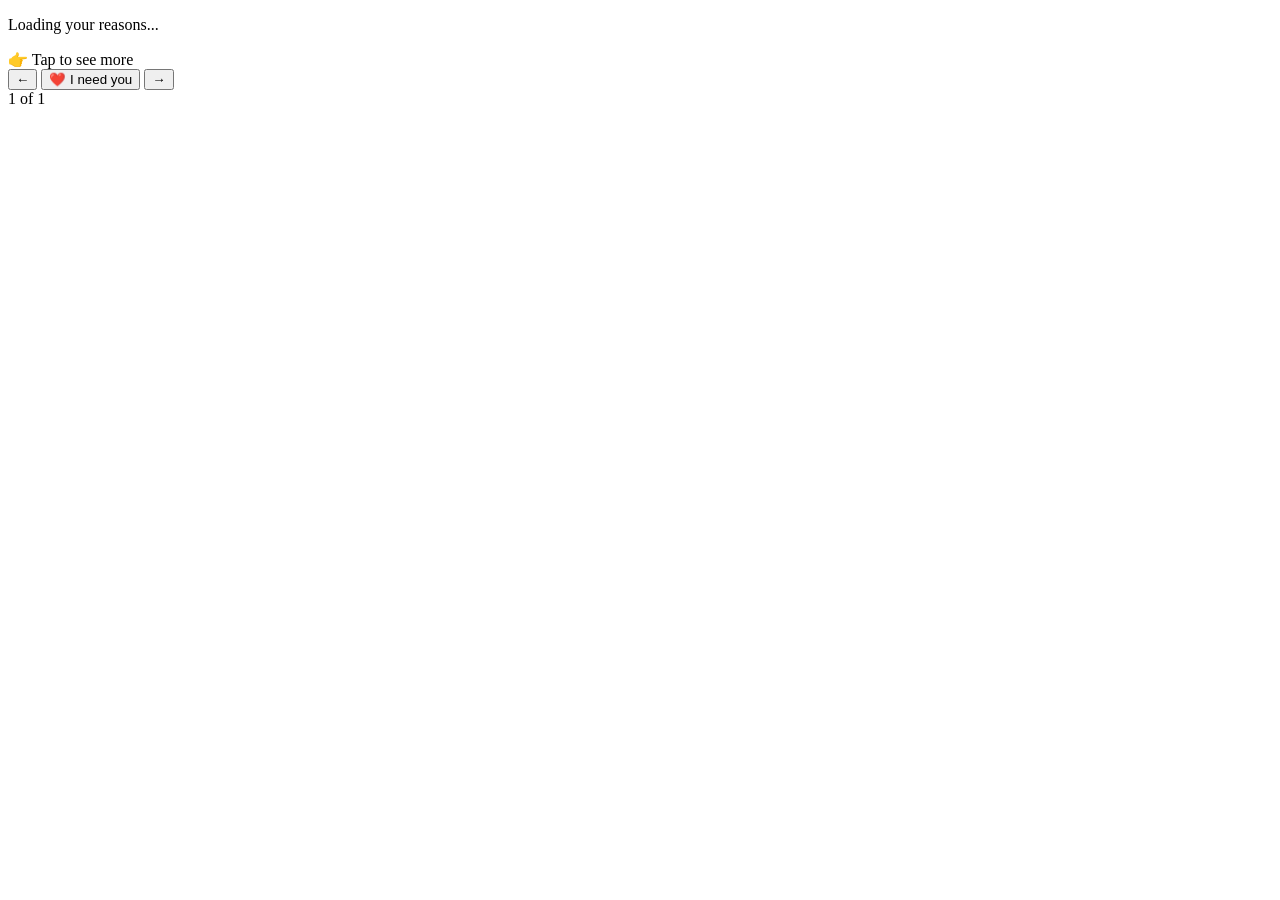
==== index.html @ 20a587e9 "Add files via upload" ====
<!DOCTYPE html>
<html lang="en">
<head>
    <meta charset="UTF-8">
    <meta name="viewport" content="width=device-width, initial-scale=1.0">
    <meta name="theme-color" content="#F5E6D3">
    <meta name="description" content="A jar of reasons why I love you">
    <title>Love Jar - For Mom</title>
    
    <!-- Manifest for PWA -->
    <link rel="manifest" href="manifest.json">
    <link rel="icon" type="image/png" sizes="192x192" href="icon-192.png">
    <link rel="apple-touch-icon" href="icon-192.png">
    
    <!-- Google Fonts - carefully selected for warmth & readability -->
    <link rel="preconnect" href="https://fonts.googleapis.com">
    <link rel="preconnect" href="https://fonts.gstatic.com" crossorigin>
    <link href="https://fonts.googleapis.com/css2?family=Merriweather:wght@300;400;700&family=Lora:wght@400;500;600&display=swap" rel="stylesheet">
    
    <link rel="stylesheet" href="styles/main.css">
</head>
<body>
    <div id="app">
        <!-- Full-screen card display -->
        <div class="card-container">
            <div class="card" id="reasonCard">
                <div class="card-background" id="cardBackground"></div>
                
                <div class="card-content">
                    <div class="card-text-wrapper">
                        <p class="card-reason" id="reasonText">
                            Loading your reasons...
                        </p>
                    </div>
                </div>

                <!-- Subtle swipe hint (appears on first load) -->
                <div class="swipe-hint" id="swipeHint">
                    <span class="hint-icon">👉</span>
                    <span class="hint-text">Tap to see more</span>
                </div>
            </div>
        </div>

        <!-- Bottom controls - minimal, intuitive -->
        <div class="controls">
            <button class="btn btn-secondary" id="prevBtn" aria-label="Show previous reason">
                <span class="btn-icon">←</span>
            </button>
            
            <button class="btn btn-primary" id="moodBtn" aria-label="I need you">
                <span class="btn-icon">❤️</span>
                <span class="btn-text">I need you</span>
            </button>
            
            <button class="btn btn-secondary" id="nextBtn" aria-label="Show next reason">
                <span class="btn-icon">→</span>
            </button>
        </div>

        <!-- Counter at bottom (subtle) -->
        <div class="counter">
            <span id="counterText">1 of 1</span>
        </div>
    </div>

    <!-- Scripts -->
    <script src="js/data.js"></script>
    <script src="js/app.js"></script>
    <script src="js/service-worker-register.js"></script>
</body>
</html>
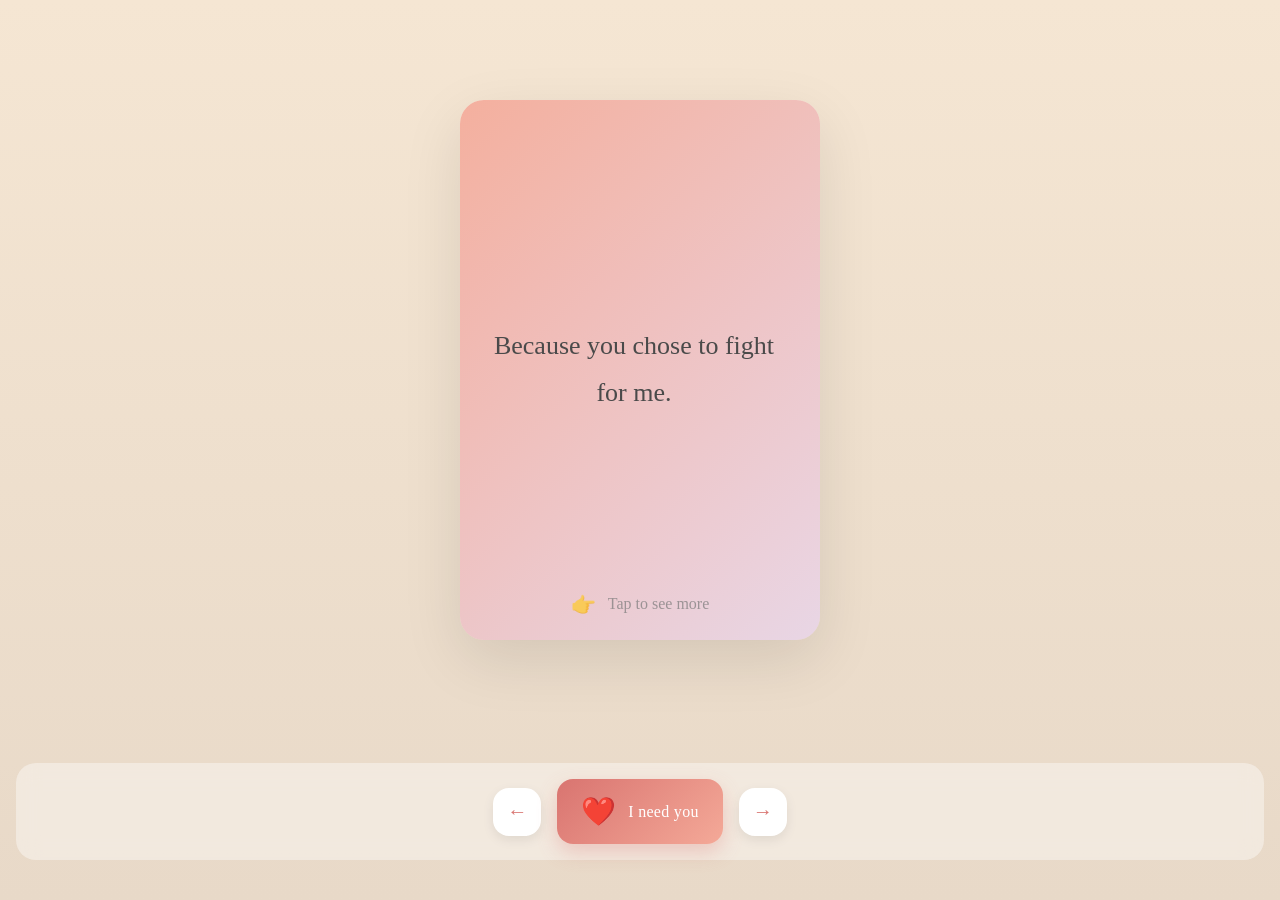
==== commit 2d871fe7: "Update index.html" ====
--- a/index.html
+++ b/index.html
@@ -67,6 +67,6 @@
     <!-- Scripts -->
     <script src="js/data.js"></script>
     <script src="js/app.js"></script>
-    <script src="js/service-worker-register.js"></script>
+    
 </body>
 </html>
--- a/styles/main.css
+++ b/styles/main.css
@@ -0,0 +1,430 @@
+/* ============================================
+   LOVE JAR APP - STYLES
+   Design System for Middle-Aged Audience
+   Warmth, Clarity, Emotional Depth
+   ============================================ */
+
+:root {
+    /* Warm Color Palette */
+    --color-cream: #F5E6D3;
+    --color-peach: #F4A998;
+    --color-lavender: #E8D5E8;
+    --color-gold: #D4AF8A;
+    --color-warm-tan: #E8D9C8;
+    --color-soft-rose: #F0D5D5;
+    --color-text-dark: #4A4A4A;
+    --color-text-light: #7A7A7A;
+    --color-accent: #D97470;
+    
+    /* Typography Scale */
+    --font-family-serif: 'Lora', serif;
+    --font-family-warm: 'Merriweather', serif;
+    --font-size-base: 16px;
+    --font-size-large: 28px;
+    --font-size-xlarge: 32px;
+    --font-size-card: 26px;
+    --line-height-relaxed: 1.8;
+    --line-height-tight: 1.4;
+    
+    /* Spacing */
+    --space-xs: 8px;
+    --space-sm: 12px;
+    --space-md: 16px;
+    --space-lg: 24px;
+    --space-xl: 32px;
+    --space-2xl: 48px;
+    
+    /* Transitions */
+    --transition-fast: 300ms ease-in-out;
+    --transition-smooth: 500ms ease-in-out;
+}
+
+/* ============================================
+   GLOBAL STYLES
+   ============================================ */
+
+* {
+    margin: 0;
+    padding: 0;
+    box-sizing: border-box;
+}
+
+html, body {
+    width: 100%;
+    height: 100%;
+    overflow: hidden;
+}
+
+body {
+    font-family: var(--font-family-warm);
+    background: linear-gradient(135deg, var(--color-cream) 0%, var(--color-warm-tan) 100%);
+    color: var(--color-text-dark);
+    -webkit-font-smoothing: antialiased;
+    -webkit-tap-highlight-color: transparent;
+    user-select: none;
+    position: fixed;
+}
+
+/* Accessibility: Respect prefers-reduced-motion */
+@media (prefers-reduced-motion: reduce) {
+    * {
+        animation-duration: 0.01ms !important;
+        animation-iteration-count: 1 !important;
+        transition-duration: 0.01ms !important;
+    }
+}
+
+/* ============================================
+   APP CONTAINER
+   ============================================ */
+
+#app {
+    display: flex;
+    flex-direction: column;
+    height: 100vh;
+    width: 100vw;
+    padding: var(--space-md);
+    gap: var(--space-lg);
+    background: linear-gradient(to bottom, var(--color-cream) 0%, var(--color-warm-tan) 100%);
+}
+
+/* ============================================
+   CARD DISPLAY
+   ============================================ */
+
+.card-container {
+    flex: 1;
+    display: flex;
+    align-items: center;
+    justify-content: center;
+    margin-bottom: var(--space-md);
+}
+
+.card {
+    position: relative;
+    width: 100%;
+    height: 100%;
+    max-width: 360px;
+    max-height: 540px;
+    border-radius: 24px;
+    overflow: hidden;
+    box-shadow: 
+        0 20px 60px rgba(0, 0, 0, 0.1),
+        inset 0 1px 0 rgba(255, 255, 255, 0.3);
+    cursor: pointer;
+    transition: transform var(--transition-fast);
+    touch-action: manipulation;
+}
+
+.card:active {
+    transform: scale(0.98);
+}
+
+.card-background {
+    position: absolute;
+    top: 0;
+    left: 0;
+    width: 100%;
+    height: 100%;
+    background-size: cover;
+    background-position: center;
+    background-image: linear-gradient(
+        135deg,
+        rgba(244, 169, 152, 0.9) 0%,
+        rgba(232, 213, 232, 0.9) 100%
+    );
+    filter: blur(0px);
+    z-index: 0;
+}
+
+.card-content {
+    position: relative;
+    z-index: 1;
+    height: 100%;
+    display: flex;
+    align-items: center;
+    justify-content: center;
+    padding: var(--space-2xl) var(--space-lg);
+    text-align: center;
+}
+
+.card-text-wrapper {
+    display: flex;
+    flex-direction: column;
+    gap: var(--space-lg);
+    width: 100%;
+}
+
+.card-reason {
+    font-family: var(--font-family-serif);
+    font-size: var(--font-size-card);
+    line-height: var(--line-height-relaxed);
+    color: var(--color-text-dark);
+    font-weight: 400;
+    animation: fadeIn var(--transition-smooth);
+    word-break: break-word;
+    max-height: 70%;
+    overflow-y: auto;
+    padding-right: var(--space-sm);
+}
+
+/* Custom scrollbar for card text (very subtle) */
+.card-reason::-webkit-scrollbar {
+    width: 4px;
+}
+
+.card-reason::-webkit-scrollbar-track {
+    background: transparent;
+}
+
+.card-reason::-webkit-scrollbar-thumb {
+    background: rgba(74, 74, 74, 0.2);
+    border-radius: 2px;
+}
+
+/* Swipe hint - disappears after first interaction */
+.swipe-hint {
+    position: absolute;
+    bottom: var(--space-lg);
+    left: 50%;
+    transform: translateX(-50%);
+    display: flex;
+    align-items: center;
+    gap: var(--space-sm);
+    font-size: var(--font-size-base);
+    color: var(--color-text-light);
+    opacity: 0.7;
+    animation: bounce 2s infinite;
+    z-index: 2;
+}
+
+.swipe-hint.hidden {
+    display: none;
+}
+
+.hint-icon {
+    font-size: 20px;
+    animation: slideRight 1s infinite;
+}
+
+@keyframes fadeIn {
+    from {
+        opacity: 0;
+        transform: translateY(10px);
+    }
+    to {
+        opacity: 1;
+        transform: translateY(0);
+    }
+}
+
+@keyframes bounce {
+    0%, 100% {
+        transform: translateX(-50%) translateY(0);
+    }
+    50% {
+        transform: translateX(-50%) translateY(-8px);
+    }
+}
+
+@keyframes slideRight {
+    0%, 100% {
+        transform: translateX(0);
+    }
+    50% {
+        transform: translateX(8px);
+    }
+}
+
+/* ============================================
+   CONTROLS - BOTTOM BUTTONS
+   ============================================ */
+
+.controls {
+    display: flex;
+    justify-content: center;
+    align-items: center;
+    gap: var(--space-md);
+    padding: var(--space-md);
+    background: rgba(255, 255, 255, 0.4);
+    border-radius: 20px;
+    backdrop-filter: blur(10px);
+}
+
+.btn {
+    padding: var(--space-sm) var(--space-md);
+    border: none;
+    border-radius: 16px;
+    font-family: var(--font-family-warm);
+    font-size: var(--font-size-base);
+    font-weight: 500;
+    cursor: pointer;
+    transition: all var(--transition-fast);
+    touch-action: manipulation;
+    display: flex;
+    align-items: center;
+    gap: var(--space-sm);
+    box-shadow: 0 4px 12px rgba(0, 0, 0, 0.08);
+}
+
+.btn:active {
+    transform: scale(0.95);
+}
+
+.btn-primary {
+    background: linear-gradient(135deg, var(--color-accent) 0%, var(--color-peach) 100%);
+    color: white;
+    padding: var(--space-md) var(--space-lg);
+    font-size: var(--font-size-large);
+    box-shadow: 0 8px 20px rgba(217, 116, 112, 0.3);
+    min-width: 140px;
+}
+
+.btn-primary:hover {
+    box-shadow: 0 12px 28px rgba(217, 116, 112, 0.4);
+    transform: translateY(-2px);
+}
+
+.btn-primary:active {
+    transform: translateY(0) scale(0.95);
+}
+
+.btn-secondary {
+    background: white;
+    color: var(--color-accent);
+    font-size: 20px;
+    width: 48px;
+    height: 48px;
+    display: flex;
+    align-items: center;
+    justify-content: center;
+    box-shadow: 0 4px 12px rgba(0, 0, 0, 0.08);
+}
+
+.btn-secondary:hover {
+    background: var(--color-warm-tan);
+}
+
+.btn-icon {
+    display: inline-block;
+}
+
+.btn-text {
+    font-size: var(--font-size-base);
+    letter-spacing: 0.3px;
+}
+
+/* ============================================
+   COUNTER - SUBTLE POSITION INDICATOR
+   ============================================ */
+
+.counter {
+    text-align: center;
+    font-size: 14px;
+    color: var(--color-text-light);
+    opacity: 0.6;
+    letter-spacing: 0.5px;
+}
+
+/* ============================================
+   RESPONSIVE DESIGN
+   ============================================ */
+
+@media (max-width: 480px) {
+    :root {
+        --font-size-card: 22px;
+        --font-size-large: 24px;
+        --space-md: 12px;
+        --space-lg: 16px;
+        --space-xl: 24px;
+    }
+
+    #app {
+        padding: var(--space-sm);
+        gap: var(--space-md);
+    }
+
+    .card {
+        border-radius: 20px;
+    }
+
+    .card-content {
+        padding: var(--space-xl) var(--space-md);
+    }
+
+    .card-reason {
+        font-size: var(--font-size-card);
+    }
+
+    .controls {
+        gap: var(--space-sm);
+        padding: var(--space-sm);
+    }
+
+    .btn-secondary {
+        width: 44px;
+        height: 44px;
+    }
+
+    .btn-primary {
+        min-width: 120px;
+        padding: var(--space-md) var(--space-md);
+    }
+}
+
+@media (max-width: 360px) {
+    :root {
+        --font-size-card: 20px;
+        --font-size-base: 14px;
+    }
+
+    .btn-primary {
+        min-width: 100px;
+        font-size: var(--font-size-base);
+    }
+
+    .btn-text {
+        font-size: 12px;
+    }
+}
+
+/* ============================================
+   KEYBOARD ACCESSIBILITY
+   ============================================ */
+
+.btn:focus-visible {
+    outline: 3px solid var(--color-gold);
+    outline-offset: 2px;
+}
+
+/* ============================================
+   DARK MODE (Optional: Respect system preference)
+   ============================================ */
+
+@media (prefers-color-scheme: dark) {
+    body {
+        background: linear-gradient(135deg, #3a3a3a 0%, #2a2a2a 100%);
+    }
+
+    #app {
+        background: linear-gradient(to bottom, #3a3a3a 0%, #2a2a2a 100%);
+    }
+
+    :root {
+        --color-text-dark: #F0E8E0;
+        --color-text-light: #C0B0A8;
+    }
+
+    .controls {
+        background: rgba(0, 0, 0, 0.3);
+    }
+
+    .btn-secondary {
+        background: rgba(255, 255, 255, 0.1);
+        border: 1px solid rgba(255, 255, 255, 0.2);
+    }
+
+    .btn-secondary:hover {
+        background: rgba(255, 255, 255, 0.15);
+    }
+}
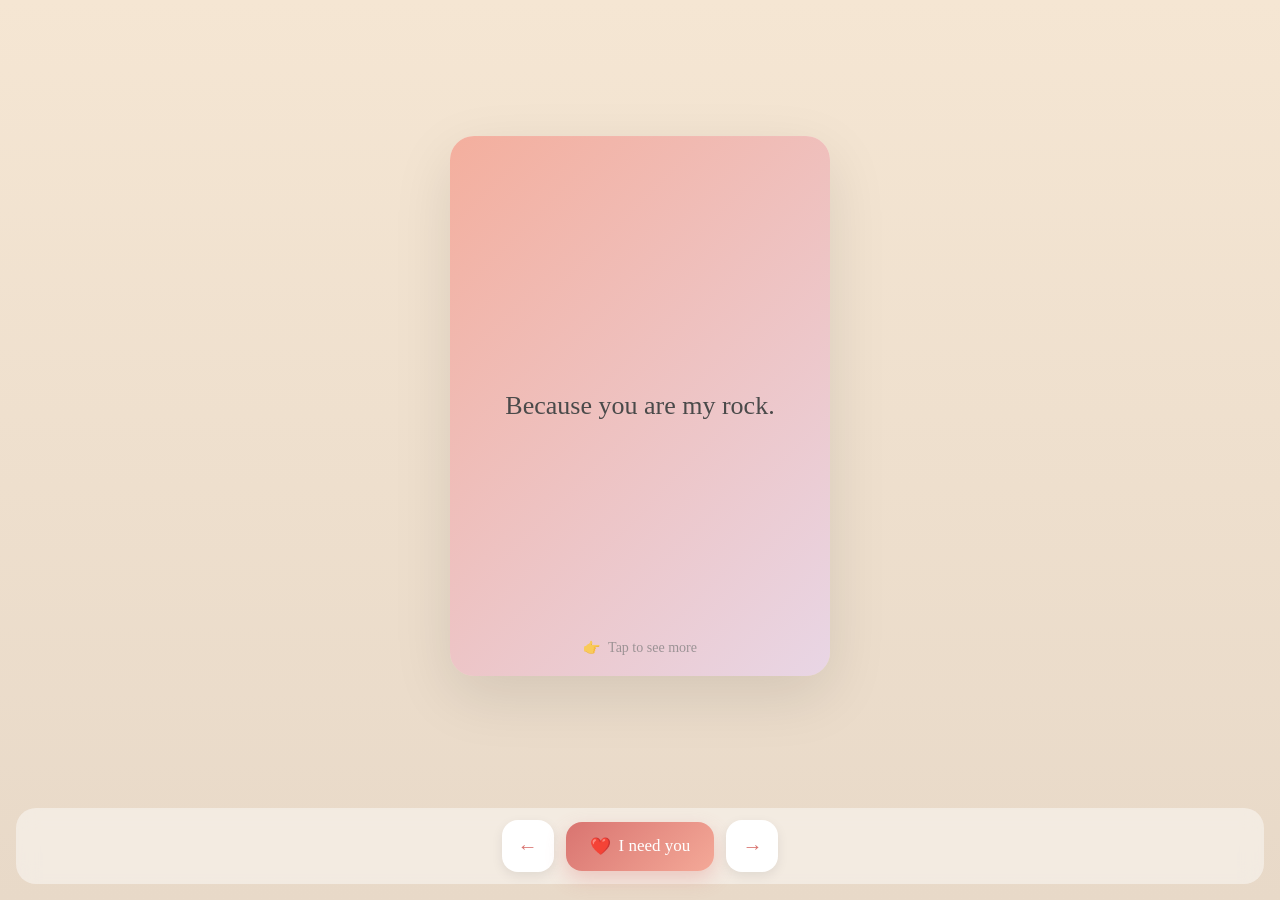
==== commit 257f331c: "Update index.html" ====
--- a/index.html
+++ b/index.html
@@ -7,12 +7,7 @@
     <meta name="description" content="A jar of reasons why I love you">
     <title>Love Jar - For Mom</title>
     
-    <!-- Manifest for PWA -->
-    <link rel="manifest" href="manifest.json">
-    <link rel="icon" type="image/png" sizes="192x192" href="icon-192.png">
-    <link rel="apple-touch-icon" href="icon-192.png">
-    
-    <!-- Google Fonts - carefully selected for warmth & readability -->
+    <!-- Google Fonts -->
     <link rel="preconnect" href="https://fonts.googleapis.com">
     <link rel="preconnect" href="https://fonts.gstatic.com" crossorigin>
     <link href="https://fonts.googleapis.com/css2?family=Merriweather:wght@300;400;700&family=Lora:wght@400;500;600&display=swap" rel="stylesheet">
@@ -21,7 +16,6 @@
 </head>
 <body>
     <div id="app">
-        <!-- Full-screen card display -->
         <div class="card-container">
             <div class="card" id="reasonCard">
                 <div class="card-background" id="cardBackground"></div>
@@ -34,7 +28,6 @@
                     </div>
                 </div>
 
-                <!-- Subtle swipe hint (appears on first load) -->
                 <div class="swipe-hint" id="swipeHint">
                     <span class="hint-icon">👉</span>
                     <span class="hint-text">Tap to see more</span>
@@ -42,9 +35,8 @@
             </div>
         </div>
 
-        <!-- Bottom controls - minimal, intuitive -->
         <div class="controls">
-            <button class="btn btn-secondary" id="prevBtn" aria-label="Show previous reason">
+            <button class="btn btn-secondary" id="prevBtn" aria-label="Previous">
                 <span class="btn-icon">←</span>
             </button>
             
@@ -53,20 +45,13 @@
                 <span class="btn-text">I need you</span>
             </button>
             
-            <button class="btn btn-secondary" id="nextBtn" aria-label="Show next reason">
+            <button class="btn btn-secondary" id="nextBtn" aria-label="Next">
                 <span class="btn-icon">→</span>
             </button>
         </div>
-
-        <!-- Counter at bottom (subtle) -->
-        <div class="counter">
-            <span id="counterText">1 of 1</span>
-        </div>
     </div>
 
-    <!-- Scripts -->
     <script src="js/data.js"></script>
     <script src="js/app.js"></script>
-    
 </body>
 </html>
--- a/styles/main.css
+++ b/styles/main.css
@@ -1,47 +1,19 @@
 /* ============================================
    LOVE JAR APP - STYLES
-   Design System for Middle-Aged Audience
-   Warmth, Clarity, Emotional Depth
    ============================================ */
 
 :root {
-    /* Warm Color Palette */
     --color-cream: #F5E6D3;
     --color-peach: #F4A998;
     --color-lavender: #E8D5E8;
-    --color-gold: #D4AF8A;
     --color-warm-tan: #E8D9C8;
-    --color-soft-rose: #F0D5D5;
     --color-text-dark: #4A4A4A;
     --color-text-light: #7A7A7A;
     --color-accent: #D97470;
-    
-    /* Typography Scale */
-    --font-family-serif: 'Lora', serif;
-    --font-family-warm: 'Merriweather', serif;
-    --font-size-base: 16px;
-    --font-size-large: 28px;
-    --font-size-xlarge: 32px;
-    --font-size-card: 26px;
-    --line-height-relaxed: 1.8;
-    --line-height-tight: 1.4;
-    
-    /* Spacing */
-    --space-xs: 8px;
-    --space-sm: 12px;
-    --space-md: 16px;
-    --space-lg: 24px;
-    --space-xl: 32px;
-    --space-2xl: 48px;
-    
-    /* Transitions */
-    --transition-fast: 300ms ease-in-out;
-    --transition-smooth: 500ms ease-in-out;
-}
-
-/* ============================================
-   GLOBAL STYLES
-   ============================================ */
+    --font-serif: 'Lora', serif;
+    --font-warm: 'Merriweather', serif;
+    --transition: 300ms ease-in-out;
+}
 
 * {
     margin: 0;
@@ -53,29 +25,20 @@
     width: 100%;
     height: 100%;
     overflow: hidden;
+    position: fixed;
 }
 
 body {
-    font-family: var(--font-family-warm);
-    background: linear-gradient(135deg, var(--color-cream) 0%, var(--color-warm-tan) 100%);
+    font-family: var(--font-warm);
+    background: linear-gradient(to bottom, var(--color-cream), var(--color-warm-tan));
     color: var(--color-text-dark);
     -webkit-font-smoothing: antialiased;
     -webkit-tap-highlight-color: transparent;
     user-select: none;
-    position: fixed;
-}
-
-/* Accessibility: Respect prefers-reduced-motion */
-@media (prefers-reduced-motion: reduce) {
-    * {
-        animation-duration: 0.01ms !important;
-        animation-iteration-count: 1 !important;
-        transition-duration: 0.01ms !important;
-    }
-}
-
-/* ============================================
-   APP CONTAINER
+}
+
+/* ============================================
+   LAYOUT
    ============================================ */
 
 #app {
@@ -83,13 +46,12 @@
     flex-direction: column;
     height: 100vh;
     width: 100vw;
-    padding: var(--space-md);
-    gap: var(--space-lg);
-    background: linear-gradient(to bottom, var(--color-cream) 0%, var(--color-warm-tan) 100%);
-}
-
-/* ============================================
-   CARD DISPLAY
+    padding: 16px;
+    gap: 12px;
+}
+
+/* ============================================
+   CARD
    ============================================ */
 
 .card-container {
@@ -97,23 +59,23 @@
     display: flex;
     align-items: center;
     justify-content: center;
-    margin-bottom: var(--space-md);
+    min-height: 0;
 }
 
 .card {
     position: relative;
     width: 100%;
     height: 100%;
-    max-width: 360px;
+    max-width: 380px;
     max-height: 540px;
     border-radius: 24px;
     overflow: hidden;
-    box-shadow: 
+    cursor: pointer;
+    touch-action: manipulation;
+    box-shadow:
         0 20px 60px rgba(0, 0, 0, 0.1),
-        inset 0 1px 0 rgba(255, 255, 255, 0.3);
-    cursor: pointer;
-    transition: transform var(--transition-fast);
-    touch-action: manipulation;
+        inset 0 1px 0 rgba(255, 255, 255, 0.4);
+    transition: transform var(--transition);
 }
 
 .card:active {
@@ -122,18 +84,12 @@
 
 .card-background {
     position: absolute;
-    top: 0;
-    left: 0;
-    width: 100%;
-    height: 100%;
-    background-size: cover;
-    background-position: center;
-    background-image: linear-gradient(
+    inset: 0;
+    background: linear-gradient(
         135deg,
         rgba(244, 169, 152, 0.9) 0%,
         rgba(232, 213, 232, 0.9) 100%
     );
-    filter: blur(0px);
     z-index: 0;
 }
 
@@ -144,126 +100,76 @@
     display: flex;
     align-items: center;
     justify-content: center;
-    padding: var(--space-2xl) var(--space-lg);
+    padding: 40px 28px;
     text-align: center;
 }
 
 .card-text-wrapper {
-    display: flex;
-    flex-direction: column;
-    gap: var(--space-lg);
     width: 100%;
 }
 
 .card-reason {
-    font-family: var(--font-family-serif);
-    font-size: var(--font-size-card);
-    line-height: var(--line-height-relaxed);
+    font-family: var(--font-serif);
+    font-size: 26px;
+    line-height: 1.8;
     color: var(--color-text-dark);
     font-weight: 400;
-    animation: fadeIn var(--transition-smooth);
+    animation: fadeIn 0.5s ease-in-out;
     word-break: break-word;
-    max-height: 70%;
-    overflow-y: auto;
-    padding-right: var(--space-sm);
-}
-
-/* Custom scrollbar for card text (very subtle) */
-.card-reason::-webkit-scrollbar {
-    width: 4px;
-}
-
-.card-reason::-webkit-scrollbar-track {
-    background: transparent;
-}
-
-.card-reason::-webkit-scrollbar-thumb {
-    background: rgba(74, 74, 74, 0.2);
-    border-radius: 2px;
-}
-
-/* Swipe hint - disappears after first interaction */
+}
+
+/* ============================================
+   SWIPE HINT
+   ============================================ */
+
 .swipe-hint {
     position: absolute;
-    bottom: var(--space-lg);
+    bottom: 20px;
     left: 50%;
     transform: translateX(-50%);
     display: flex;
     align-items: center;
-    gap: var(--space-sm);
-    font-size: var(--font-size-base);
+    gap: 8px;
+    font-size: 14px;
     color: var(--color-text-light);
     opacity: 0.7;
+    z-index: 2;
     animation: bounce 2s infinite;
-    z-index: 2;
+    white-space: nowrap;
 }
 
 .swipe-hint.hidden {
     display: none;
 }
 
-.hint-icon {
-    font-size: 20px;
-    animation: slideRight 1s infinite;
-}
-
-@keyframes fadeIn {
-    from {
-        opacity: 0;
-        transform: translateY(10px);
-    }
-    to {
-        opacity: 1;
-        transform: translateY(0);
-    }
-}
-
-@keyframes bounce {
-    0%, 100% {
-        transform: translateX(-50%) translateY(0);
-    }
-    50% {
-        transform: translateX(-50%) translateY(-8px);
-    }
-}
-
-@keyframes slideRight {
-    0%, 100% {
-        transform: translateX(0);
-    }
-    50% {
-        transform: translateX(8px);
-    }
-}
-
-/* ============================================
-   CONTROLS - BOTTOM BUTTONS
+/* ============================================
+   CONTROLS
    ============================================ */
 
 .controls {
-    display: flex;
-    justify-content: center;
-    align-items: center;
-    gap: var(--space-md);
-    padding: var(--space-md);
-    background: rgba(255, 255, 255, 0.4);
+    flex-shrink: 0;
+    display: flex;
+    justify-content: center;
+    align-items: center;
+    gap: 12px;
+    padding: 12px 16px;
+    background: rgba(255, 255, 255, 0.45);
     border-radius: 20px;
     backdrop-filter: blur(10px);
 }
 
 .btn {
-    padding: var(--space-sm) var(--space-md);
     border: none;
     border-radius: 16px;
-    font-family: var(--font-family-warm);
-    font-size: var(--font-size-base);
+    font-family: var(--font-warm);
     font-weight: 500;
     cursor: pointer;
-    transition: all var(--transition-fast);
     touch-action: manipulation;
     display: flex;
     align-items: center;
-    gap: var(--space-sm);
+    justify-content: center;
+    gap: 8px;
+    transition: all var(--transition);
     box-shadow: 0 4px 12px rgba(0, 0, 0, 0.08);
 }
 
@@ -272,159 +178,95 @@
 }
 
 .btn-primary {
-    background: linear-gradient(135deg, var(--color-accent) 0%, var(--color-peach) 100%);
+    background: linear-gradient(135deg, var(--color-accent), var(--color-peach));
     color: white;
-    padding: var(--space-md) var(--space-lg);
-    font-size: var(--font-size-large);
+    font-size: 17px;
+    padding: 14px 24px;
+    min-width: 145px;
     box-shadow: 0 8px 20px rgba(217, 116, 112, 0.3);
-    min-width: 140px;
-}
-
-.btn-primary:hover {
-    box-shadow: 0 12px 28px rgba(217, 116, 112, 0.4);
-    transform: translateY(-2px);
-}
-
-.btn-primary:active {
-    transform: translateY(0) scale(0.95);
 }
 
 .btn-secondary {
     background: white;
     color: var(--color-accent);
     font-size: 20px;
-    width: 48px;
-    height: 48px;
-    display: flex;
-    align-items: center;
-    justify-content: center;
-    box-shadow: 0 4px 12px rgba(0, 0, 0, 0.08);
-}
-
-.btn-secondary:hover {
-    background: var(--color-warm-tan);
-}
-
-.btn-icon {
-    display: inline-block;
-}
-
-.btn-text {
-    font-size: var(--font-size-base);
-    letter-spacing: 0.3px;
-}
-
-/* ============================================
-   COUNTER - SUBTLE POSITION INDICATOR
-   ============================================ */
-
-.counter {
-    text-align: center;
-    font-size: 14px;
-    color: var(--color-text-light);
-    opacity: 0.6;
-    letter-spacing: 0.5px;
-}
-
-/* ============================================
-   RESPONSIVE DESIGN
-   ============================================ */
-
-@media (max-width: 480px) {
-    :root {
-        --font-size-card: 22px;
-        --font-size-large: 24px;
-        --space-md: 12px;
-        --space-lg: 16px;
-        --space-xl: 24px;
-    }
-
+    width: 52px;
+    height: 52px;
+}
+
+/* ============================================
+   ANIMATIONS
+   ============================================ */
+
+@keyframes fadeIn {
+    from { opacity: 0; transform: translateY(8px); }
+    to   { opacity: 1; transform: translateY(0);   }
+}
+
+@keyframes bounce {
+    0%, 100% { transform: translateX(-50%) translateY(0);   }
+    50%       { transform: translateX(-50%) translateY(-6px); }
+}
+
+@keyframes softGlow {
+    0%, 100% { box-shadow: 0 20px 60px rgba(0,0,0,0.1), 0 0 0px rgba(217,116,112,0); }
+    50%       { box-shadow: 0 20px 60px rgba(0,0,0,0.1), 0 0 40px rgba(217,116,112,0.35); }
+}
+
+@keyframes pulse {
+    0%   { transform: scale(1);   }
+    50%  { transform: scale(1.1); }
+    100% { transform: scale(1);   }
+}
+
+.btn.active {
+    animation: pulse 0.5s ease-out;
+}
+
+/* ============================================
+   MOBILE — small phones
+   ============================================ */
+
+@media (max-width: 400px) {
     #app {
-        padding: var(--space-sm);
-        gap: var(--space-md);
+        padding: 12px;
+        gap: 10px;
     }
 
     .card {
         border-radius: 20px;
+        max-height: 460px;
     }
 
     .card-content {
-        padding: var(--space-xl) var(--space-md);
+        padding: 28px 20px;
     }
 
     .card-reason {
-        font-size: var(--font-size-card);
-    }
-
-    .controls {
-        gap: var(--space-sm);
-        padding: var(--space-sm);
+        font-size: 21px;
+    }
+
+    .btn-primary {
+        font-size: 15px;
+        min-width: 125px;
+        padding: 12px 16px;
     }
 
     .btn-secondary {
-        width: 44px;
-        height: 44px;
-    }
-
-    .btn-primary {
-        min-width: 120px;
-        padding: var(--space-md) var(--space-md);
-    }
-}
-
-@media (max-width: 360px) {
-    :root {
-        --font-size-card: 20px;
-        --font-size-base: 14px;
-    }
-
-    .btn-primary {
-        min-width: 100px;
-        font-size: var(--font-size-base);
-    }
-
-    .btn-text {
-        font-size: 12px;
-    }
-}
-
-/* ============================================
-   KEYBOARD ACCESSIBILITY
-   ============================================ */
-
-.btn:focus-visible {
-    outline: 3px solid var(--color-gold);
-    outline-offset: 2px;
-}
-
-/* ============================================
-   DARK MODE (Optional: Respect system preference)
-   ============================================ */
-
-@media (prefers-color-scheme: dark) {
-    body {
-        background: linear-gradient(135deg, #3a3a3a 0%, #2a2a2a 100%);
-    }
-
-    #app {
-        background: linear-gradient(to bottom, #3a3a3a 0%, #2a2a2a 100%);
-    }
-
-    :root {
-        --color-text-dark: #F0E8E0;
-        --color-text-light: #C0B0A8;
-    }
-
-    .controls {
-        background: rgba(0, 0, 0, 0.3);
-    }
-
-    .btn-secondary {
-        background: rgba(255, 255, 255, 0.1);
-        border: 1px solid rgba(255, 255, 255, 0.2);
-    }
-
-    .btn-secondary:hover {
-        background: rgba(255, 255, 255, 0.15);
-    }
-}
+        width: 46px;
+        height: 46px;
+        font-size: 18px;
+    }
+}
+
+/* very short screens (landscape or compact phones) */
+@media (max-height: 680px) {
+    .card {
+        max-height: 380px;
+    }
+
+    .card-reason {
+        font-size: 20px;
+        line-height: 1.65;
+    }
+}
